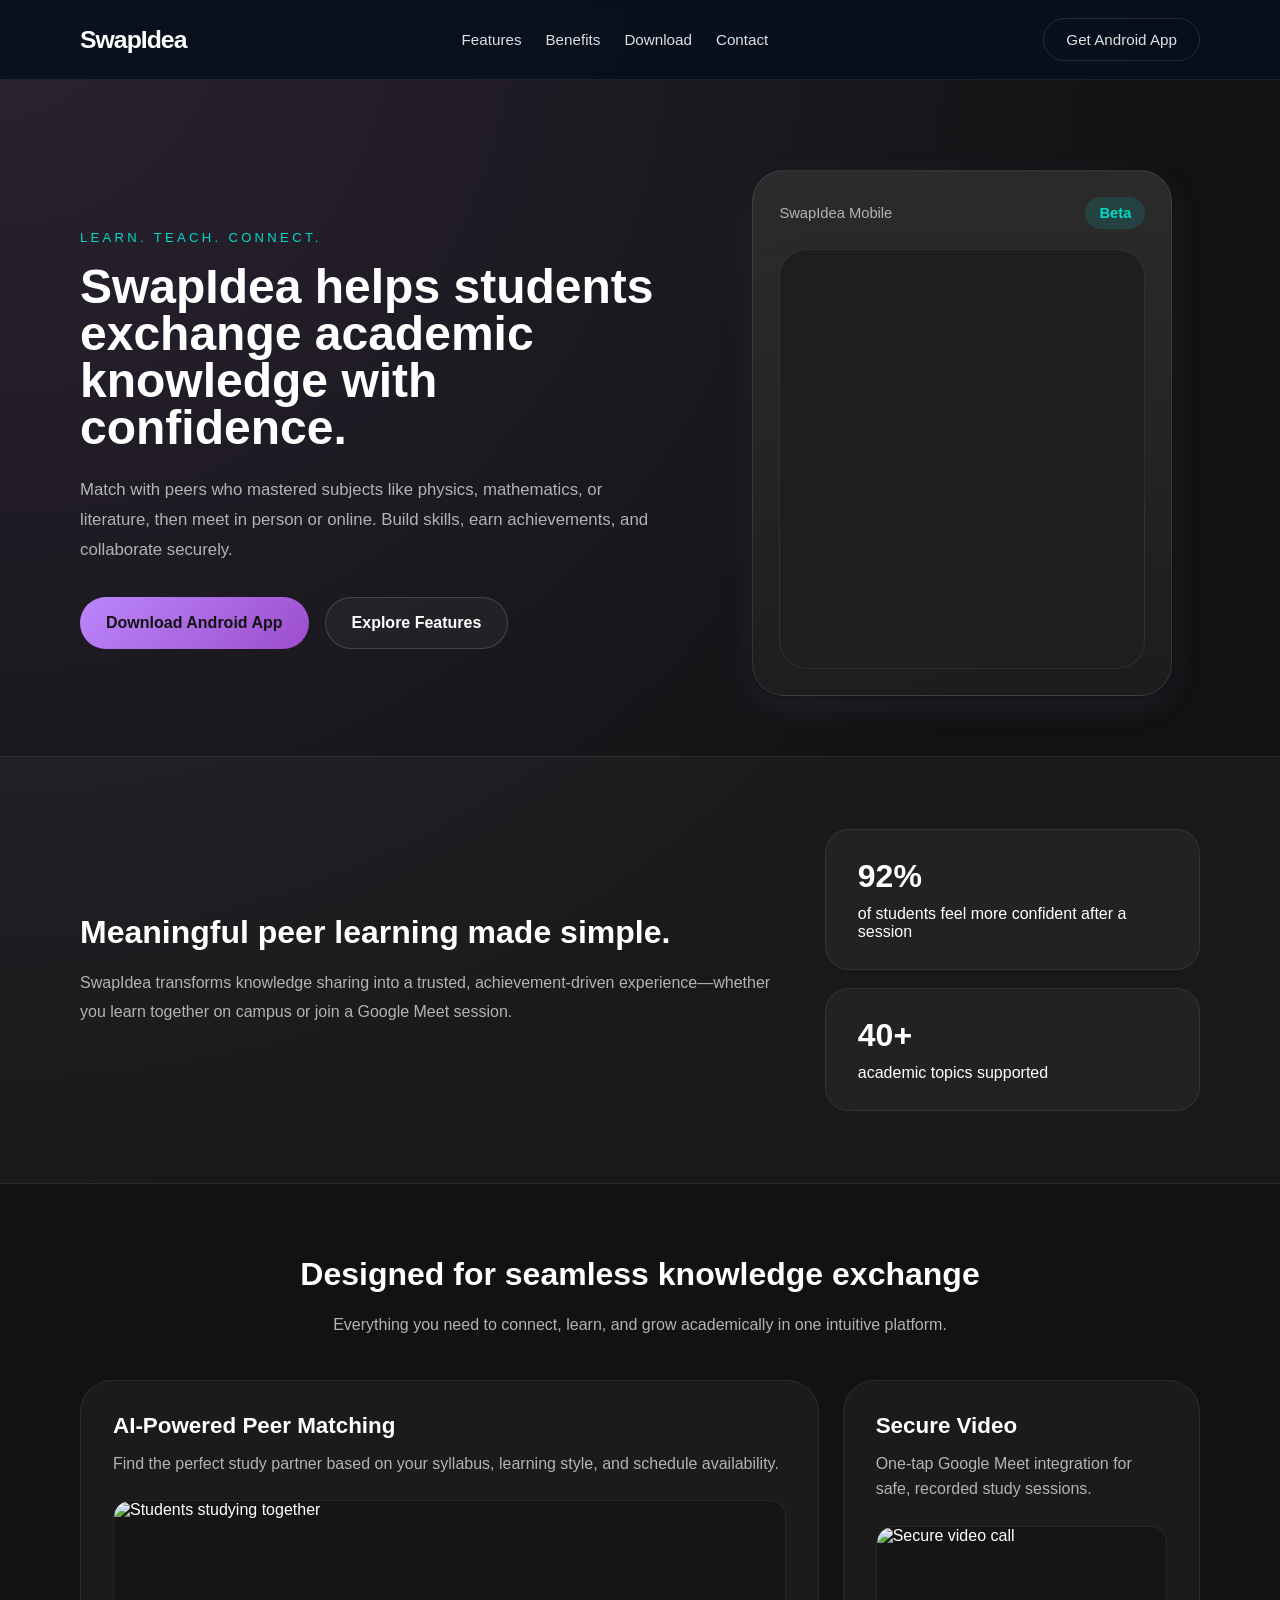
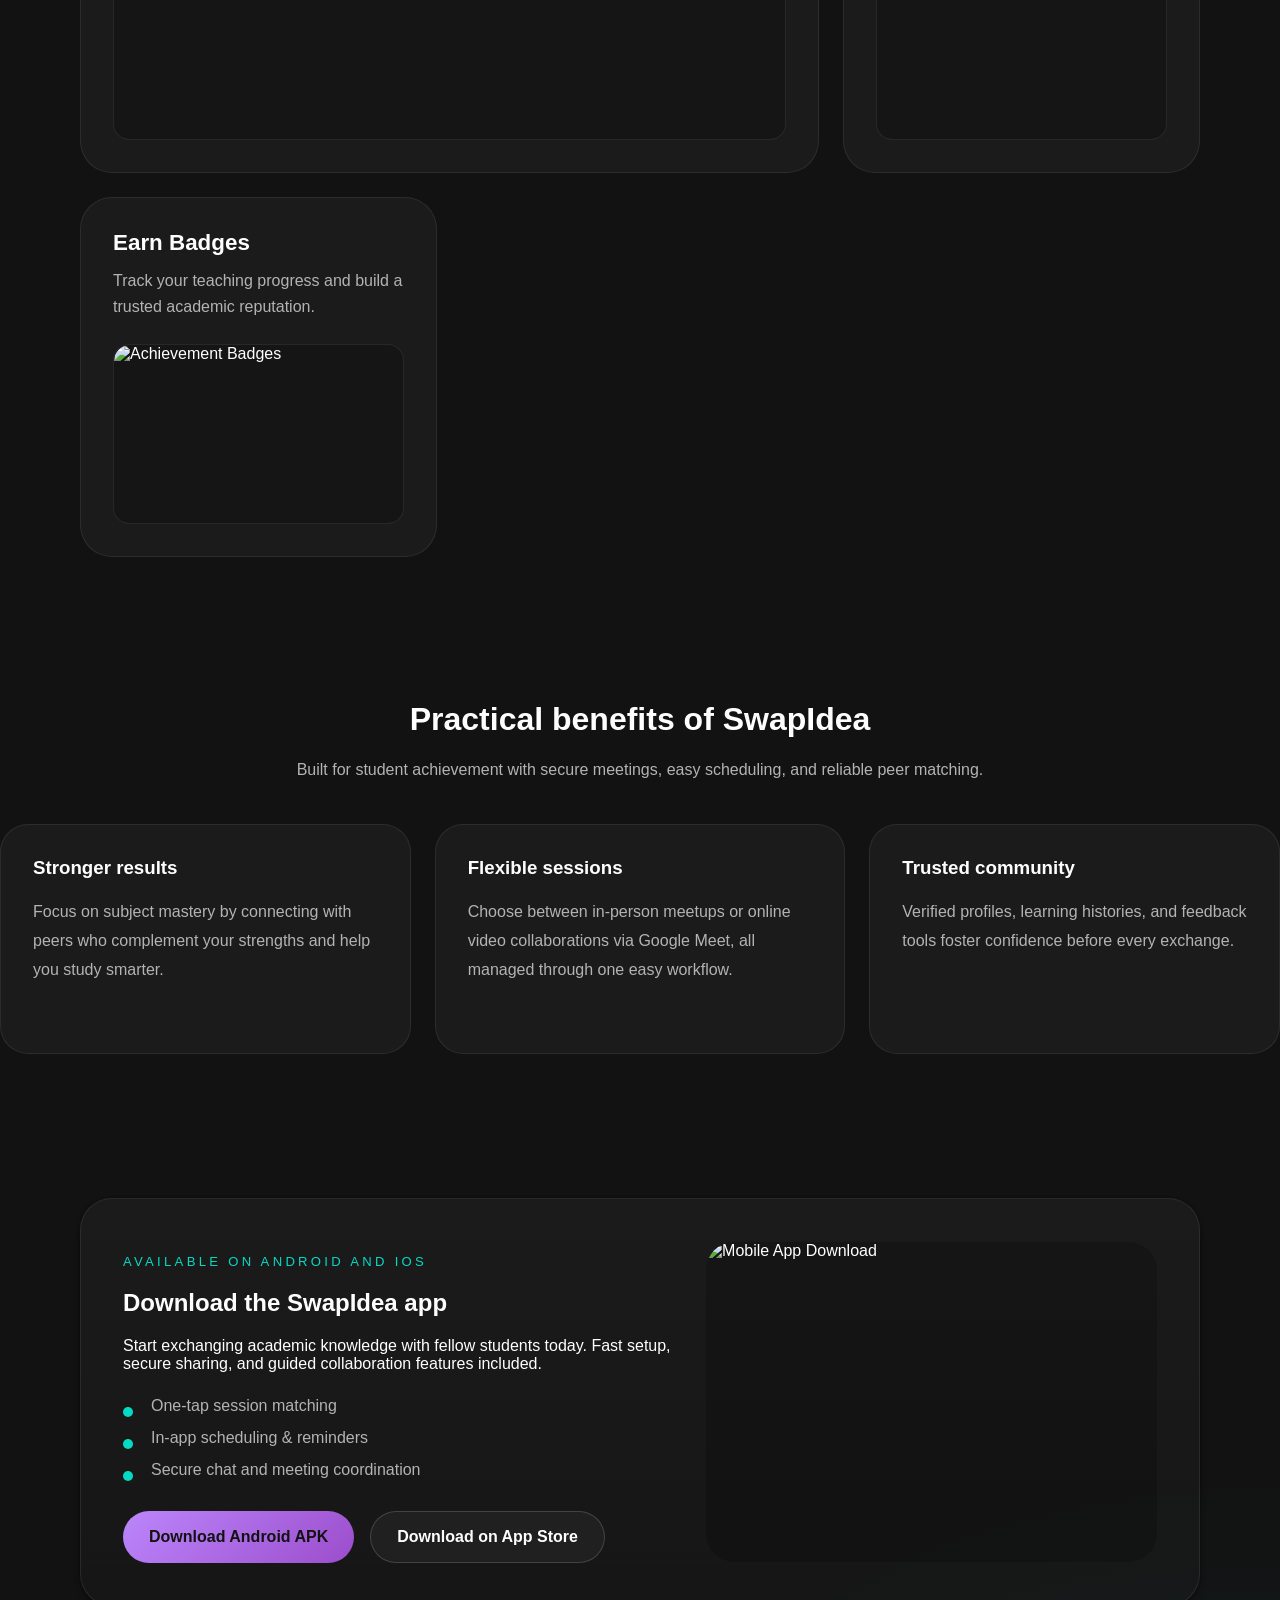
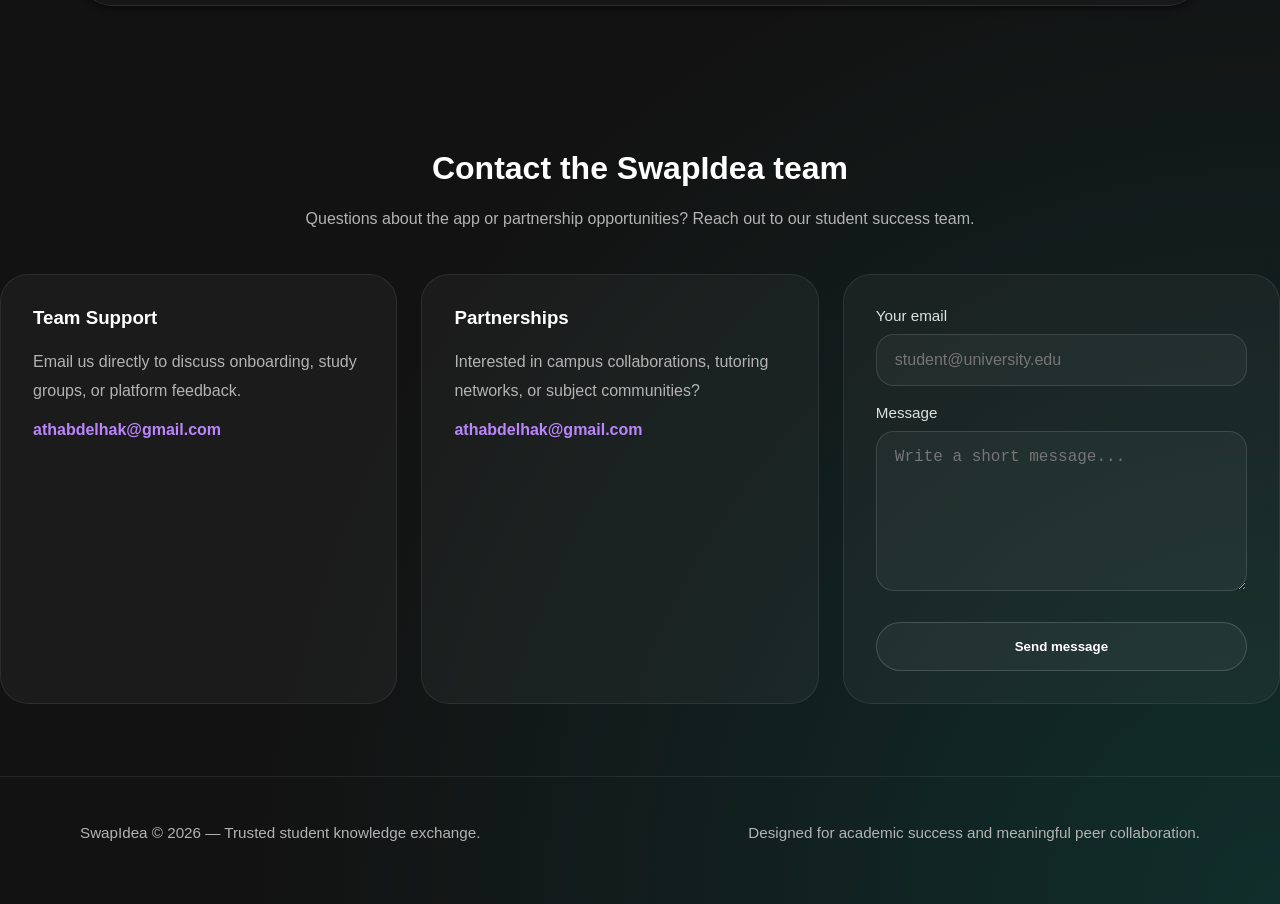
==== index.html @ d05c1c55 "Rename swap2.html to index.html" ====
<!DOCTYPE html>
<html lang="en">
<head>
    <meta charset="UTF-8">
    <meta name="viewport" content="width=device-width, initial-scale=1.0">
    <title>SwapIdea | Knowledge Exchange for Students</title>
    <link rel="stylesheet" href="style2.css">
    <script type="module" src="https://unpkg.com/@splinetool/viewer@1.9.7/build/spline-viewer.js"></script>
</head>
<body>
    <nav class="navbar">
        <div class="container navbar-inner">
            <div class="brand">SwapIdea</div>
            <div class="nav-links">
                <a href="#features">Features</a>
                <a href="#benefits">Benefits</a>
                <a href="#download">Download</a>
                <a href="#team">Contact</a>
            </div>
            <a href="#download" class="nav-action">Get Android App</a>
        </div>
    </nav>

    <header class="hero-section">
        <div class="container hero-grid">
            <div class="hero-copy">
                <p class="eyebrow">Learn. Teach. Connect.</p>
                <h1>SwapIdea helps students exchange academic knowledge with confidence.</h1>
                <p class="hero-text">Match with peers who mastered subjects like physics, mathematics, or literature, then meet in person or online. Build skills, earn achievements, and collaborate securely.</p>
                <div class="hero-actions">
                    <a href="#download" class="button button-primary">Download Android App</a>
                    <a href="#features" class="button button-secondary">Explore Features</a>
                </div>
            </div>
            <div class="hero-visual">
                <div class="preview-card">
                    <div class="preview-header">
                        <span>SwapIdea Mobile</span>
                        <span class="status-pill">Beta</span>
                    </div>
                    
                    <div class="preview-screen">
                        <div class="spline-hide-watermark">
                            <spline-viewer url="https://prod.spline.design/Fpl3eynOZppZrAlU/scene.splinecode"></spline-viewer>
                        </div>
                    </div>

                </div>
            </div>
        </div>
    </header>

    <main>
        <section class="importance-banner">
            <div class="container banner-grid">
                <div>
                    <h2>Meaningful peer learning made simple.</h2>
                    <p>SwapIdea transforms knowledge sharing into a trusted, achievement-driven experience—whether you learn together on campus or join a Google Meet session.</p>
                </div>
                <div class="banner-stats">
                    <div>
                        <strong>92%</strong>
                        <span>of students feel more confident after a session</span>
                    </div>
                    <div>
                        <strong>40+</strong>
                        <span>academic topics supported</span>
                    </div>
                </div>
            </div>
        </section>

        <section id="features" class="bento-section">
            <div class="container section-heading">
                <h2>Designed for seamless knowledge exchange</h2>
                <p>Everything you need to connect, learn, and grow academically in one intuitive platform.</p>
            </div>
            
            <div class="container bento-grid">
                <div class="bento-card large reveal">
                    <div class="bento-content">
                        <h3>AI-Powered Peer Matching</h3>
                        <p>Find the perfect study partner based on your syllabus, learning style, and schedule availability.</p>
                    </div>
                    
                    <div class="bento-visual">
                        <img src="https://images.unsplash.com/photo-1522202176988-66273c2fd55f?q=80&w=800&auto=format&fit=crop" alt="Students studying together">
                    </div>

                </div>

                <div class="bento-card reveal">
                    <div class="bento-content">
                        <h3>Secure Video</h3>
                        <p>One-tap Google Meet integration for safe, recorded study sessions.</p>
                    </div>

                    <div class="bento-visual">
                        <img src="ffff.jpg" alt="Secure video call">
                    </div>

                </div>

                <div class="bento-card reveal">
                    <div class="bento-content">
                        <h3>Earn Badges</h3>
                        <p>Track your teaching progress and build a trusted academic reputation.</p>
                    </div>

                    <div class="bento-visual">
                        <img src="https://images.unsplash.com/photo-1579547945413-497e1b99dac0?q=80&w=800&auto=format&fit=crop" alt="Achievement Badges">
                    </div>

                </div>
            </div>
        </section>

        <section id="benefits" class="benefits-section">
            <div class="container section-heading">
                <h2>Practical benefits of SwapIdea</h2>
                <p>Built for student achievement with secure meetings, easy scheduling, and reliable peer matching.</p>
            </div>
            <div class="benefits-grid">
                <article class="benefit-card reveal">
                    <h3>Stronger results</h3>
                    <p>Focus on subject mastery by connecting with peers who complement your strengths and help you study smarter.</p>
                </article>
                <article class="benefit-card reveal">
                    <h3>Flexible sessions</h3>
                    <p>Choose between in-person meetups or online video collaborations via Google Meet, all managed through one easy workflow.</p>
                </article>
                <article class="benefit-card reveal">
                    <h3>Trusted community</h3>
                    <p>Verified profiles, learning histories, and feedback tools foster confidence before every exchange.</p>
                </article>
            </div>
        </section>

        <section id="download" class="download-section">
            <div class="container download-card">
                <div class="download-copy">
                    <p class="eyebrow">Available on Android and iOS</p>
                    <h2>Download the SwapIdea app</h2>
                    <p>Start exchanging academic knowledge with fellow students today. Fast setup, secure sharing, and guided collaboration features included.</p>
                    <ul class="download-list">
                        <li>One-tap session matching</li>
                        <li>In-app scheduling & reminders</li>
                        <li>Secure chat and meeting coordination</li>
                    </ul>
                    <div class="download-buttons">
                        <a href="#" class="button button-primary">Download Android APK</a>
                        <a href="#" class="button button-secondary">Download on App Store</a>
                    </div>
                </div>
                
                <div class="download-image-placeholder reveal">
                    <img src="https://images.unsplash.com/photo-1512941937669-90a1b58e7e9c?q=80&w=800&auto=format&fit=crop" alt="Mobile App Download">
                </div>
                
            </div>
        </section>

        <section id="team" class="contact-section">
            <div class="container section-heading">
                <h2>Contact the SwapIdea team</h2>
                <p>Questions about the app or partnership opportunities? Reach out to our student success team.</p>
            </div>
            <div class="contact-grid">
                <div class="contact-card">
                    <h3>Team Support</h3>
                    <p>Email us directly to discuss onboarding, study groups, or platform feedback.</p>
                    <a href="mailto:athabdelhak@gmail.com">athabdelhak@gmail.com</a>
                </div>
                <div class="contact-card">
                    <h3>Partnerships</h3>
                    <p>Interested in campus collaborations, tutoring networks, or subject communities?</p>
                    <a href="mailto:athabdelhak@gmail.com">athabdelhak@gmail.com</a>
                </div>
                <form class="contact-form" action="#">
                    <label>
                        Your email
                        <input type="email" placeholder="student@university.edu" required>
                    </label>
                    <label>
                        Message
                        <textarea placeholder="Write a short message..." required></textarea>
                    </label>
                    <button type="submit" class="button button-secondary">Send message</button>
                </form>
            </div>
        </section>
    </main>

    <footer class="site-footer">
        <div class="container footer-inner">
            <p>SwapIdea © 2026 — Trusted student knowledge exchange.</p>
            <p>Designed for academic success and meaningful peer collaboration.</p>
        </div>
    </footer>

    <script src="script.js"></script>
</body>
</html>
---- style2.css ----
:root {
    --bg-page: #121212;
    --bg-panel: #1e1e1e;
    --bg-surface: #2d2d2d;
    --accent-primary: #bb86fc;
    --accent-secondary: #03dac6;
    --text-main: #ffffff;
    --text-muted: #b3b3b3;
    --text-soft: #e0e0e0;
    --border: rgba(255,255,255,0.12);
    --shadow: 0 4px 6px rgba(0, 0, 0, 0.3), 0 1px 3px rgba(0, 0, 0, 0.2);
}

* {
    box-sizing: border-box;
}

html {
    scroll-behavior: smooth;
}

body {
    margin: 0;
    font-family: Inter, -apple-system, BlinkMacSystemFont, "Segoe UI", sans-serif;
    background: radial-gradient(circle at top left, rgba(187,134,252,0.14), transparent 28%),
                radial-gradient(circle at bottom right, rgba(3,218,198,0.14), transparent 24%),
                var(--bg-page);
    color: var(--text-main);
}

img {
    max-width: 100%;
    display: block;
}

.container {
    width: min(1120px, calc(100% - 32px));
    margin: 0 auto;
}

/* --- NAVBAR --- */
.navbar {
    position: sticky;
    top: 0;
    z-index: 10;
    background: rgba(7,16,31,0.90);
    border-bottom: 1px solid rgba(255,255,255,0.08);
    backdrop-filter: blur(14px);
}

.navbar-inner {
    display: flex;
    align-items: center;
    justify-content: space-between;
    gap: 24px;
    padding: 18px 0;
}

.brand {
    font-size: 1.55rem;
    font-weight: 700;
    letter-spacing: -0.04em;
}

.nav-links {
    display: flex;
    align-items: center;
    gap: 24px;
    flex-wrap: wrap;
}

.nav-links a,
.nav-action {
    color: var(--text-soft);
    text-decoration: none;
    font-size: 0.95rem;
}

.nav-links a:hover,
.nav-action:hover {
    color: var(--text-main);
}

.nav-action {
    padding: 12px 22px;
    border: 1px solid rgba(255,255,255,0.12);
    border-radius: 999px;
    transition: background 0.25s ease, color 0.25s ease;
}

.nav-action:hover {
    background: rgba(187,134,252,0.14);
}

/* --- HERO SECTION --- */
.hero-section {
    padding: 90px 0 60px;
}

.hero-grid {
    display: grid;
    grid-template-columns: 1.1fr 0.9fr;
    gap: 64px;
    align-items: center;
}

.eyebrow {
    text-transform: uppercase;
    letter-spacing: 0.25em;
    color: var(--accent-secondary);
    font-size: 0.82rem;
    margin-bottom: 18px;
}

.hero-copy h1 {
    font-size: clamp(3rem, 2.9vw, 4.5rem);
    line-height: 0.98;
    margin: 0;
    max-width: 680px;
}

.hero-text {
    color: var(--text-muted);
    font-size: 1.05rem;
    line-height: 1.8;
    max-width: 640px;
    margin: 24px 0 32px;
}

.hero-actions {
    display: flex;
    flex-wrap: wrap;
    gap: 16px;
}

.button {
    display: inline-flex;
    align-items: center;
    justify-content: center;
    padding: 16px 26px;
    border-radius: 999px;
    font-weight: 600;
    text-decoration: none;
}

.button-primary {
    background: linear-gradient(135deg, var(--accent-primary), #9c4dcc);
    color: #121212;
}

.button-secondary {
    border: 1px solid rgba(255,255,255,0.16);
    color: var(--text-main);
    background: rgba(255,255,255,0.04);
}

.hero-visual {
    display: flex;
    justify-content: center;
}

@keyframes float {
    0% { transform: translateY(0px); }
    50% { transform: translateY(-15px); }
    100% { transform: translateY(0px); }
}

.preview-card {
    width: min(100%, 420px);
    border: 1px solid rgba(255,255,255,0.10);
    border-radius: 32px;
    background: linear-gradient(180deg, rgba(45,45,45,0.96), rgba(30,30,30,0.95));
    box-shadow: 0 10px 30px rgba(187, 134, 252, 0.1), var(--shadow);
    padding: 26px;
    animation: float 6s ease-in-out infinite;
}

.preview-header {
    display: flex;
    justify-content: space-between;
    align-items: center;
    color: var(--text-muted);
    font-size: 0.92rem;
    margin-bottom: 20px;
}

.status-pill {
    background: rgba(3,218,198,0.14);
    color: var(--accent-secondary);
    padding: 8px 14px;
    border-radius: 999px;
    font-weight: 700;
}

.preview-screen {
    min-height: 420px;
    border-radius: 28px;
    border: 1px solid rgba(255,255,255,0.08);
    display: block; 
    background: #1e1e1e;
    position: relative;
    overflow: hidden; 
}

/* =========================================
   SPLINE WATERMARK REMOVER HACK
   (Still used in the Hero Section)
   ========================================= */
.spline-hide-watermark {
    width: 100%;
    height: 100%;
    position: absolute; 
    top: 0;
    left: 0;
    overflow: hidden;
}

.spline-hide-watermark spline-viewer {
    width: 100%;
    height: calc(100% + 80px); /* Pushes watermark down */
    position: absolute;
    top: 0;
    left: 0;
}


/* --- COMMON SECTION STYLES --- */
.importance-banner,
.bento-section,
.benefits-section,
.download-section,
.contact-section,
.site-footer {
    padding: 72px 0;
}

.section-heading {
    max-width: 760px;
    margin: 0 auto;
    text-align: center;
}

.banner-grid h2,
.section-heading h2 {
    font-size: clamp(2rem, 2.5vw, 2.8rem);
    margin: 0 0 18px;
}

.banner-grid p,
.section-heading p {
    color: var(--text-muted);
    font-size: 1rem;
    line-height: 1.8;
    margin: 0;
}

/* --- IMPORTANCE BANNER --- */
.importance-banner {
    background: rgba(255,255,255,0.03);
    border-top: 1px solid rgba(255,255,255,0.08);
    border-bottom: 1px solid rgba(255,255,255,0.08);
}

.banner-grid {
    display: grid;
    grid-template-columns: 1.3fr 0.7fr;
    gap: 48px;
    align-items: center;
}

.banner-stats {
    display: grid;
    gap: 18px;
}

.banner-stats div {
    padding: 28px 32px;
    border-radius: 24px;
    background: rgba(255,255,255,0.04);
    border: 1px solid rgba(255,255,255,0.08);
}

.banner-stats strong {
    display: block;
    font-size: 2rem;
    margin-bottom: 10px;
    color: var(--text-main);
}

/* --- BENTO BOX FEATURES GRID --- */
.bento-grid {
    display: grid;
    grid-template-columns: repeat(3, 1fr);
    gap: 24px;
    margin-top: 40px;
}

.bento-card {
    background: rgba(255,255,255,0.04);
    border: 1px solid rgba(255,255,255,0.08);
    border-radius: 32px;
    display: flex;
    flex-direction: column;
    overflow: hidden;
    transition: transform 0.3s ease, background 0.3s ease;
}

.bento-card:hover {
    transform: translateY(-6px);
    background: rgba(255,255,255,0.06);
    box-shadow: 0 12px 24px rgba(0,0,0,0.4);
}

.bento-card.large {
    grid-column: span 2;
}

.bento-content {
    padding: 32px 32px 0;
}

.bento-content h3 {
    margin: 0 0 12px;
    font-size: 1.4rem;
    color: var(--text-main);
}

.bento-content p {
    margin: 0 0 24px;
    color: var(--text-muted);
    line-height: 1.6;
}

/* IMAGE CONTAINER STYLES */
.bento-visual {
    flex-grow: 1;
    min-height: 180px;
    margin: 0 32px 32px;
    border-radius: 16px;
    border: 1px solid rgba(255,255,255,0.08);
    position: relative;
    overflow: hidden;
    background: rgba(0,0,0,0.2); /* Fallback background */
}

.bento-card.large .bento-visual {
    min-height: 240px;
}

/* Ensures images fill their boxes beautifully */
.bento-visual img, 
.download-image-placeholder img {
    width: 100%;
    height: 100%;
    object-fit: cover;
    display: block;
    border-radius: inherit;
}

/* --- BENEFITS SECTION --- */
.benefits-grid {
    display: grid;
    grid-template-columns: repeat(3, minmax(240px, 1fr));
    gap: 24px;
    margin-top: 40px;
}

.benefit-card {
    background: rgba(255,255,255,0.04);
    border: 1px solid rgba(255,255,255,0.08);
    border-radius: 28px;
    padding: 32px;
    min-height: 230px;
}

.benefit-card h3 {
    margin-top: 0;
    color: var(--text-main);
}

.benefit-card p {
    color: var(--text-muted);
    line-height: 1.8;
    margin: 18px 0 0;
}

/* --- DOWNLOAD SECTION --- */
.download-card {
    display: grid;
    grid-template-columns: 1.1fr 0.9fr;
    gap: 32px;
    align-items: center;
    padding: 42px;
    border-radius: 32px;
    background: linear-gradient(180deg, rgba(255,255,255,0.04), rgba(255,255,255,0.02));
    border: 1px solid rgba(255,255,255,0.08);
    box-shadow: var(--shadow);
}

.download-copy .download-list {
    list-style: none;
    padding: 0;
    margin: 24px 0 32px;
    display: grid;
    gap: 14px;
}

.download-list li {
    position: relative;
    padding-left: 28px;
    color: var(--text-muted);
}

.download-list li::before {
    content: "";
    position: absolute;
    left: 0;
    top: 10px;
    width: 10px;
    height: 10px;
    border-radius: 50%;
    background: var(--accent-secondary);
}

.download-buttons {
    display: flex;
    gap: 16px;
    flex-wrap: wrap;
    margin-top: 32px;
}

.download-image-placeholder {
    min-height: 320px;
    border-radius: 28px;
    display: block; 
    border: none;
    padding: 0; 
    overflow: hidden;
    position: relative;
    background: rgba(0,0,0,0.2);
}

/* --- CONTACT SECTION --- */
.contact-grid {
    display: grid;
    grid-template-columns: 1fr 1fr 1.1fr;
    gap: 24px;
    margin-top: 40px;
}

.contact-card,
.contact-form {
    background: rgba(255,255,255,0.04);
    border: 1px solid rgba(255,255,255,0.08);
    border-radius: 28px;
    padding: 32px;
}

.contact-card h3 {
    margin-top: 0;
}

.contact-card p {
    color: var(--text-muted);
    line-height: 1.8;
}

.contact-card a {
    color: var(--accent-primary);
    text-decoration: none;
    font-weight: 600;
}

.contact-form label {
    display: block;
    color: var(--text-soft);
    font-size: 0.95rem;
    margin-bottom: 18px;
}

.contact-form input,
.contact-form textarea {
    width: 100%;
    padding: 16px 18px;
    border-radius: 18px;
    border: 1px solid rgba(255,255,255,0.12);
    background: rgba(255,255,255,0.04);
    color: var(--text-main);
    font-size: 1rem;
    margin-top: 10px;
}

.contact-form textarea {
    min-height: 160px;
    resize: vertical;
}

.contact-form button {
    margin-top: 10px;
    width: 100%;
}

/* --- FOOTER --- */
.site-footer {
    border-top: 1px solid rgba(255,255,255,0.08);
    padding: 32px 0 48px;
}

.footer-inner {
    display: flex;
    flex-wrap: wrap;
    gap: 12px;
    justify-content: space-between;
    color: var(--text-muted);
    font-size: 0.95rem;
}

/* --- SCROLL REVEAL ANIMATION --- */
.reveal {
    opacity: 0;
    transform: translateY(40px);
    transition: all 0.8s cubic-bezier(0.5, 0, 0, 1);
}

.reveal.active {
    opacity: 1;
    transform: translateY(0);
}

/* --- RESPONSIVE QUERIES --- */
@media (max-width: 960px) {
    .container {
        width: min(100%, calc(100% - 28px));
    }

    .hero-grid,
    .banner-grid,
    .bento-grid,
    .download-card,
    .contact-grid {
        grid-template-columns: 1fr;
    }

    .bento-card.large {
        grid-column: span 1;
    }

    .hero-section {
        padding-top: 64px;
    }
}

@media (max-width: 680px) {
    .navbar-inner {
        flex-direction: column;
        align-items: flex-start;
    }

    .nav-links {
        gap: 14px;
    }

    .hero-copy h1 {
        font-size: 2.7rem;
    }

    .hero-actions {
        width: 100%;
        flex-direction: column;
    }

    .button {
        width: 100%;
    }

    .banner-stats div,
    .benefit-card,
    .download-card,
    .contact-card,
    .contact-form,
    .bento-content {
        padding: 24px;
    }

    .bento-visual {
        margin: 0 24px 24px;
    }
}
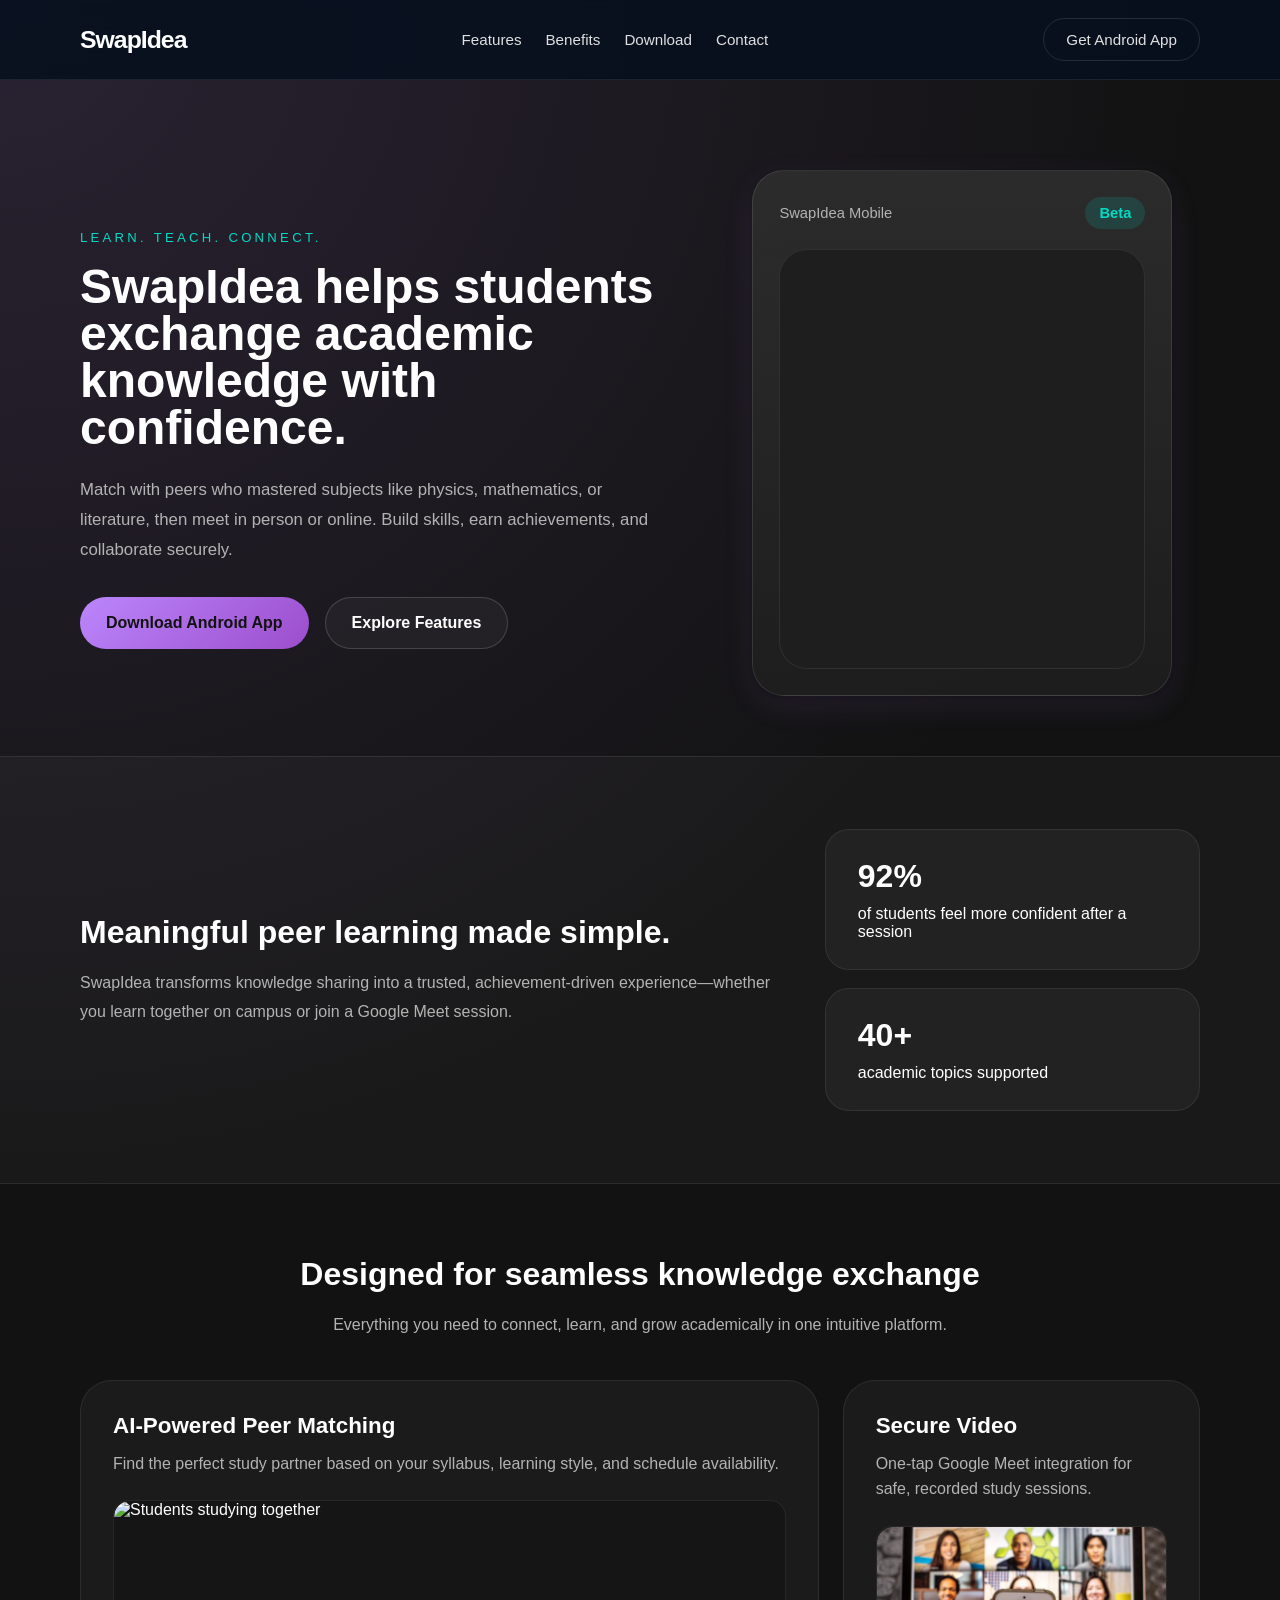
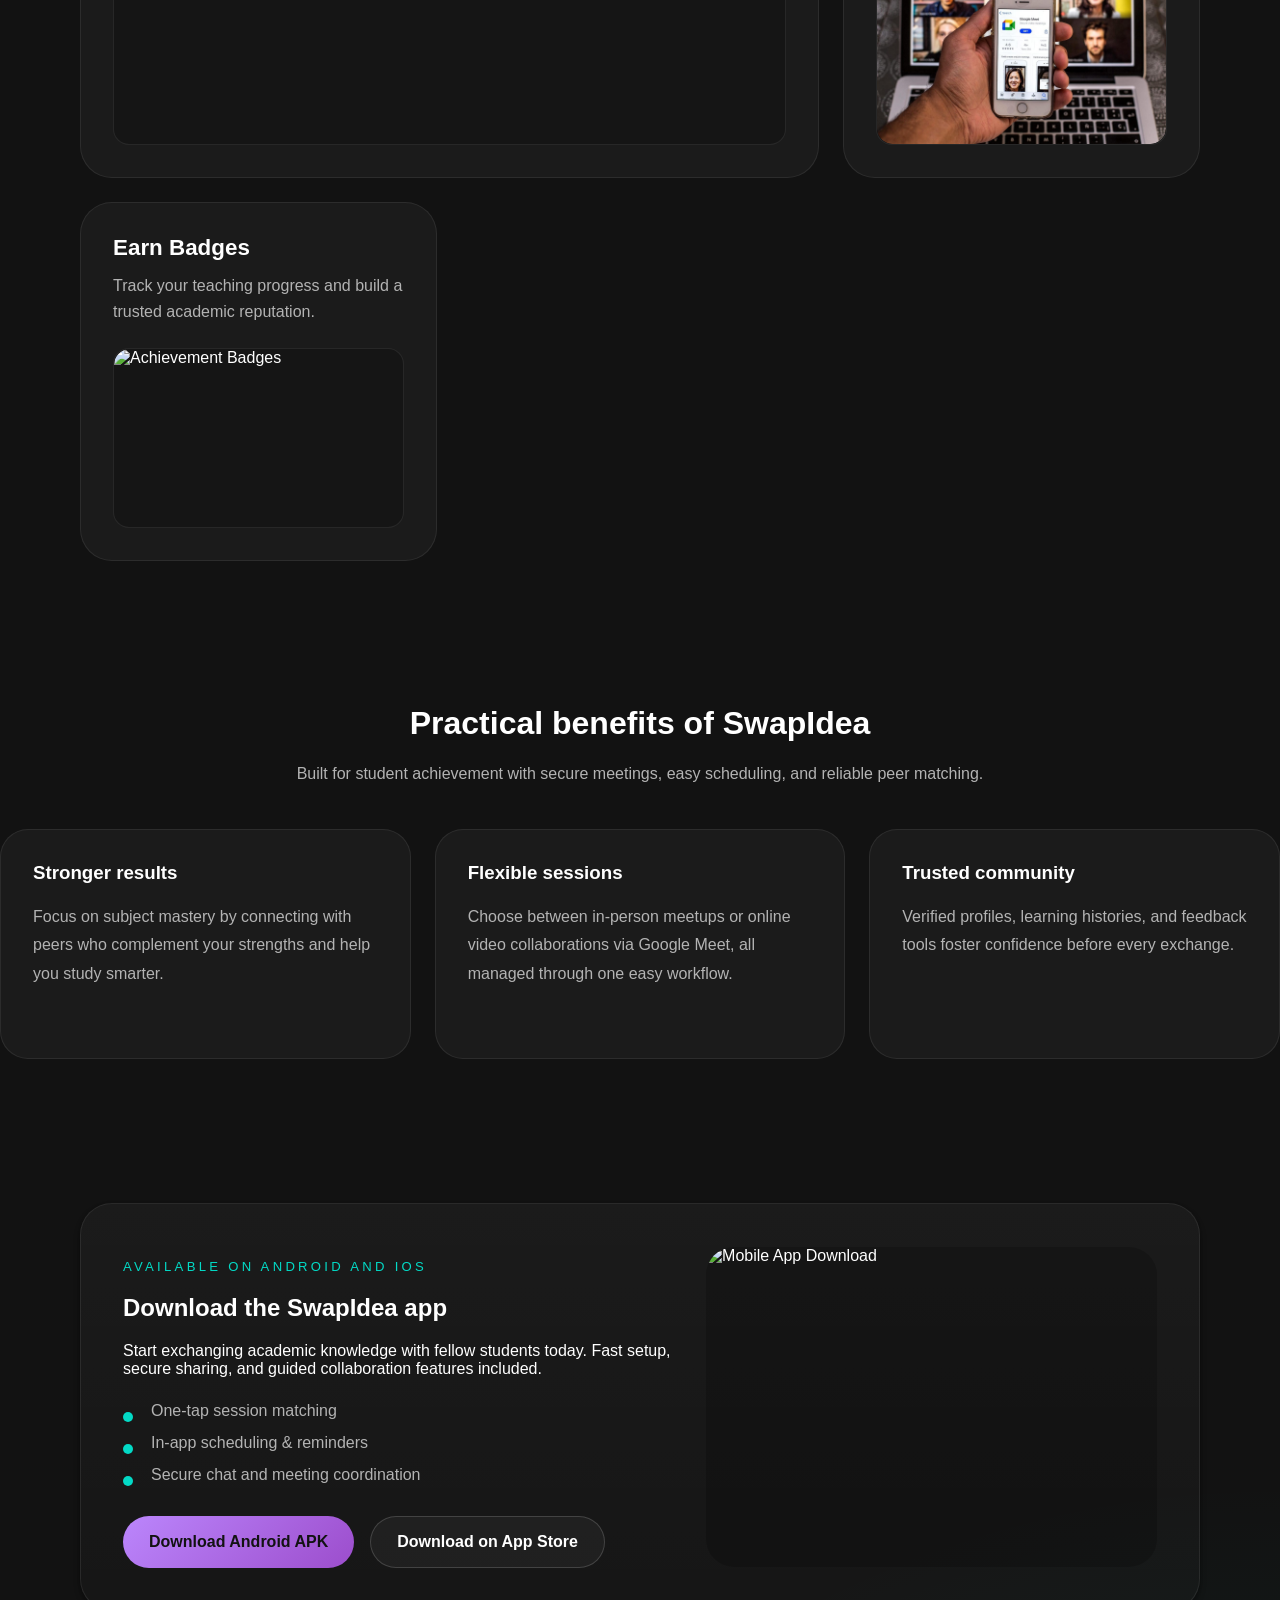
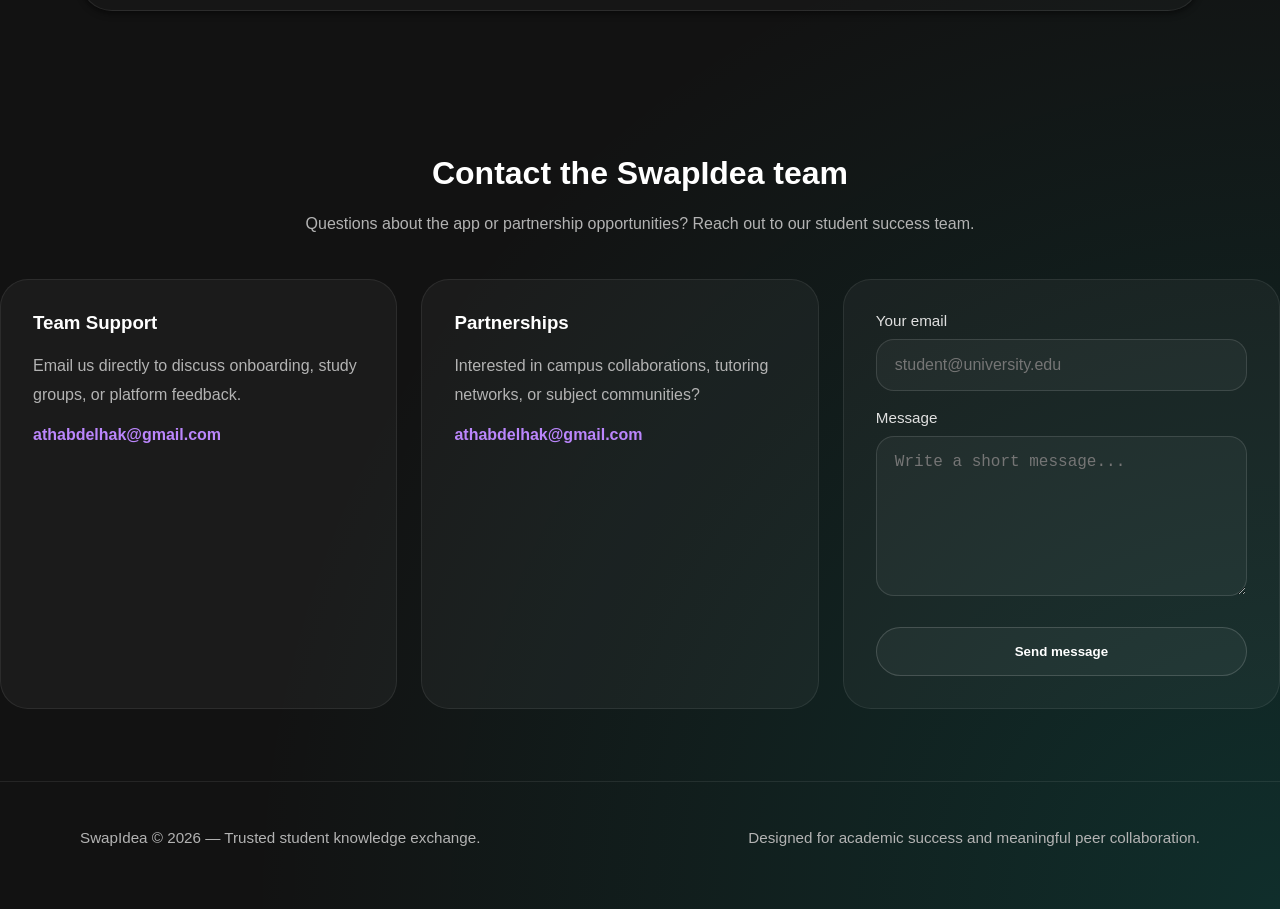
==== commit 6b5636da: "link" ====
--- a/index.html
+++ b/index.html
@@ -148,7 +148,7 @@
                         <li>Secure chat and meeting coordination</li>
                     </ul>
                     <div class="download-buttons">
-                        <a href="#" class="button button-primary">Download Android APK</a>
+                        <a href="https://www.mediafire.com/file/xx9ov16r3b04c4e/SwapIdea.apk/file" class="button button-primary">Download Android APK</a>
                         <a href="#" class="button button-secondary">Download on App Store</a>
                     </div>
                 </div>
